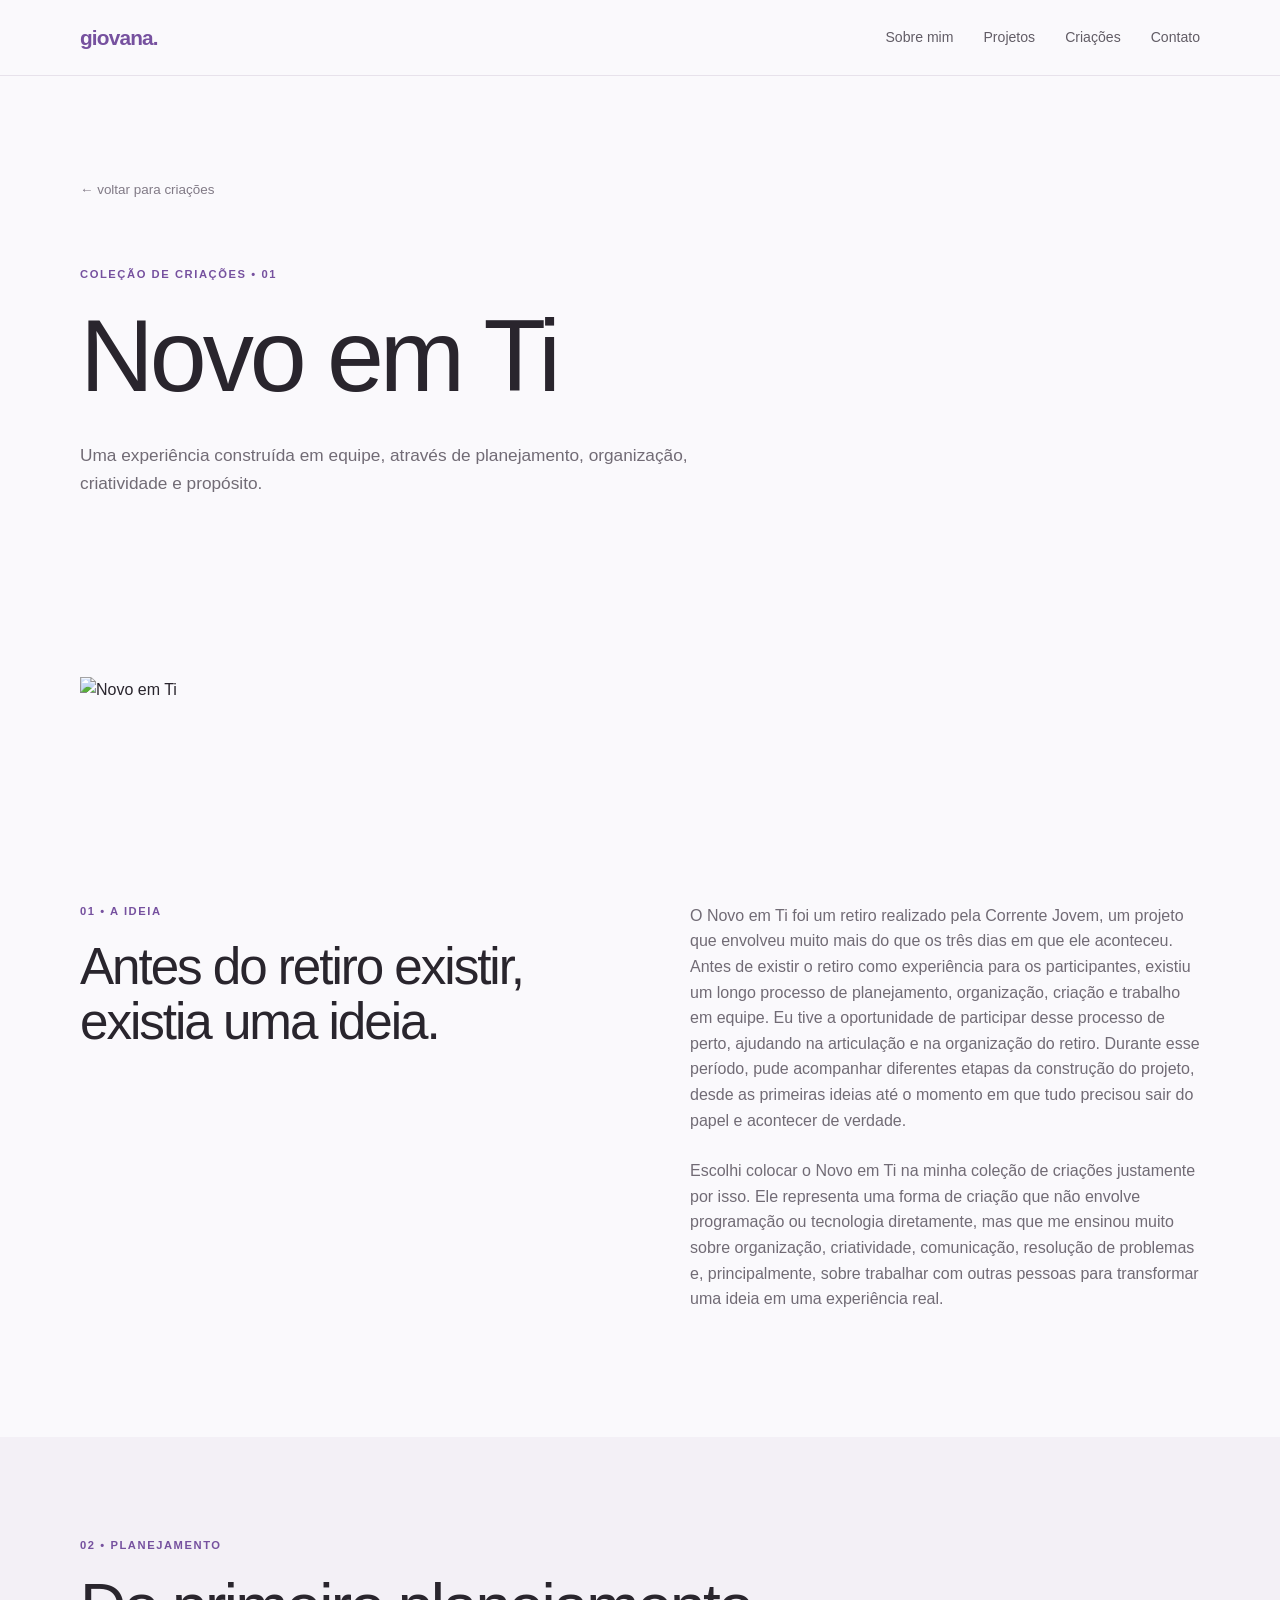
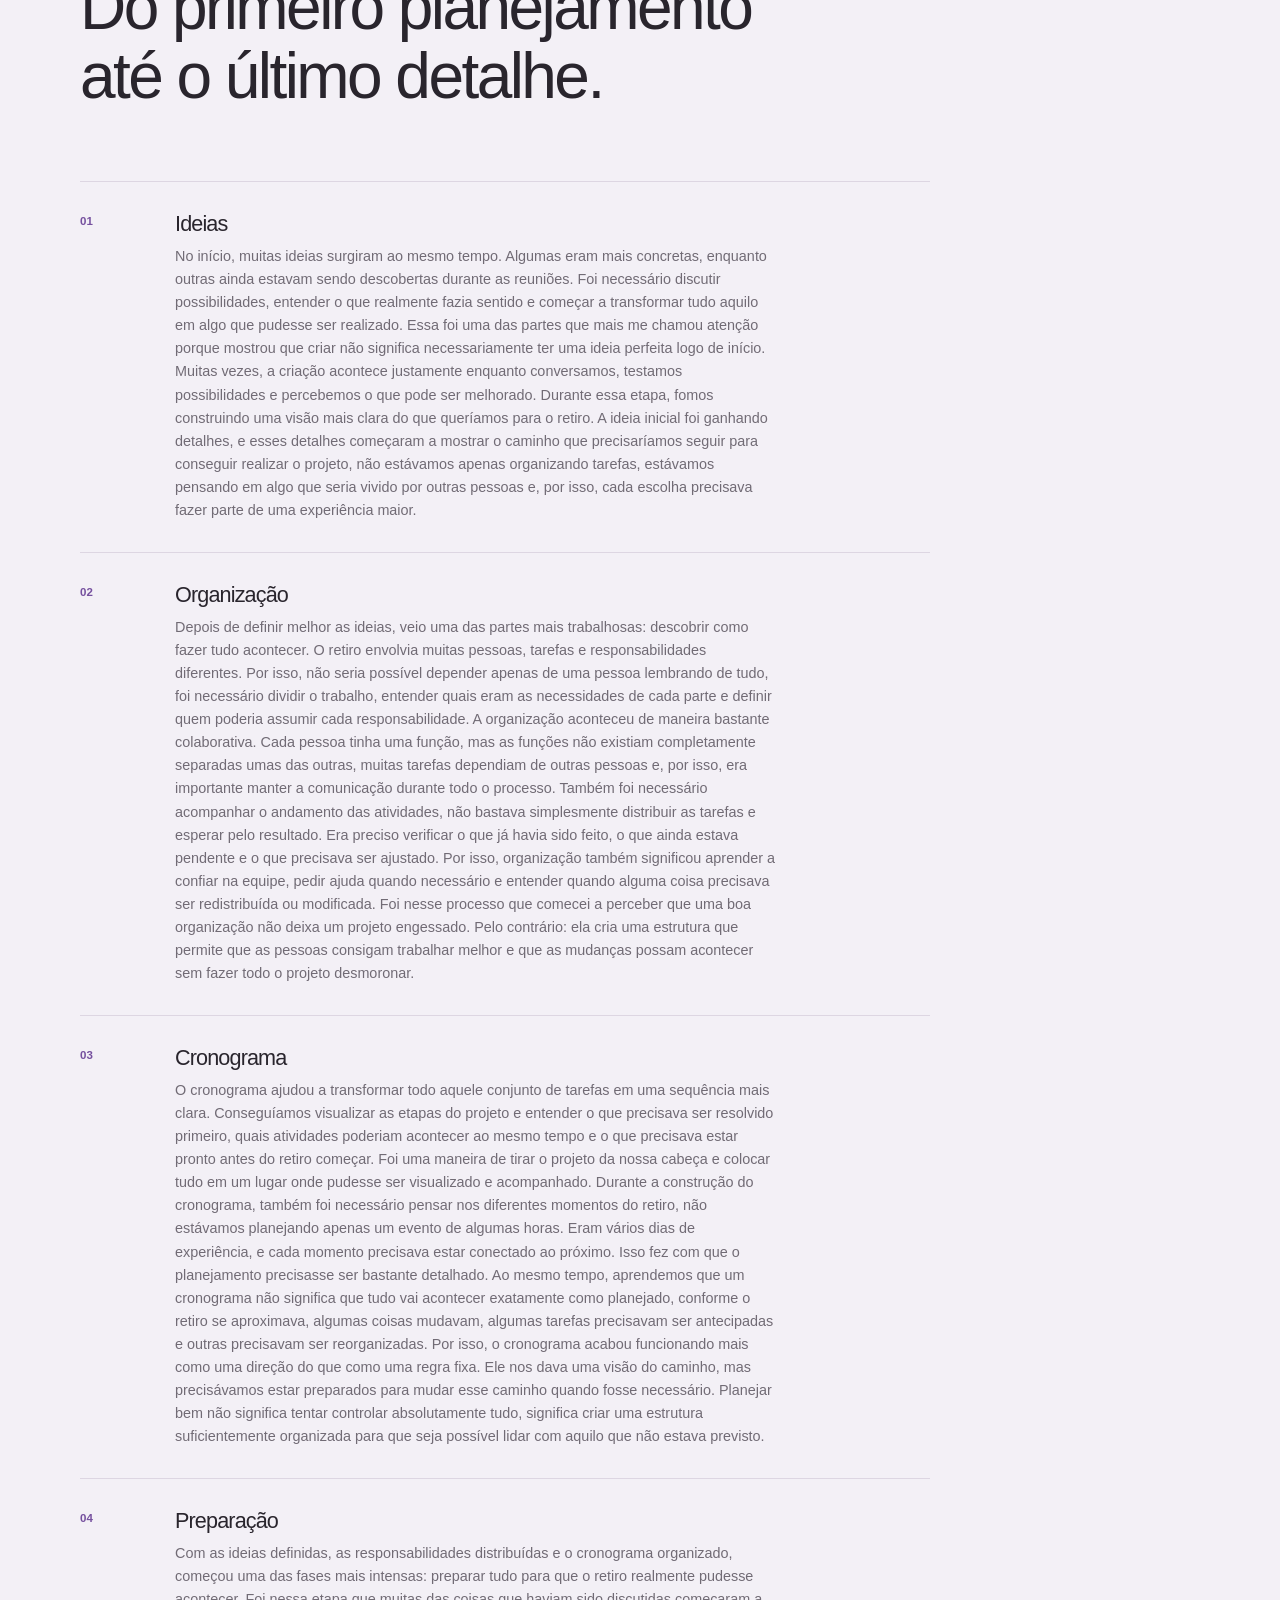
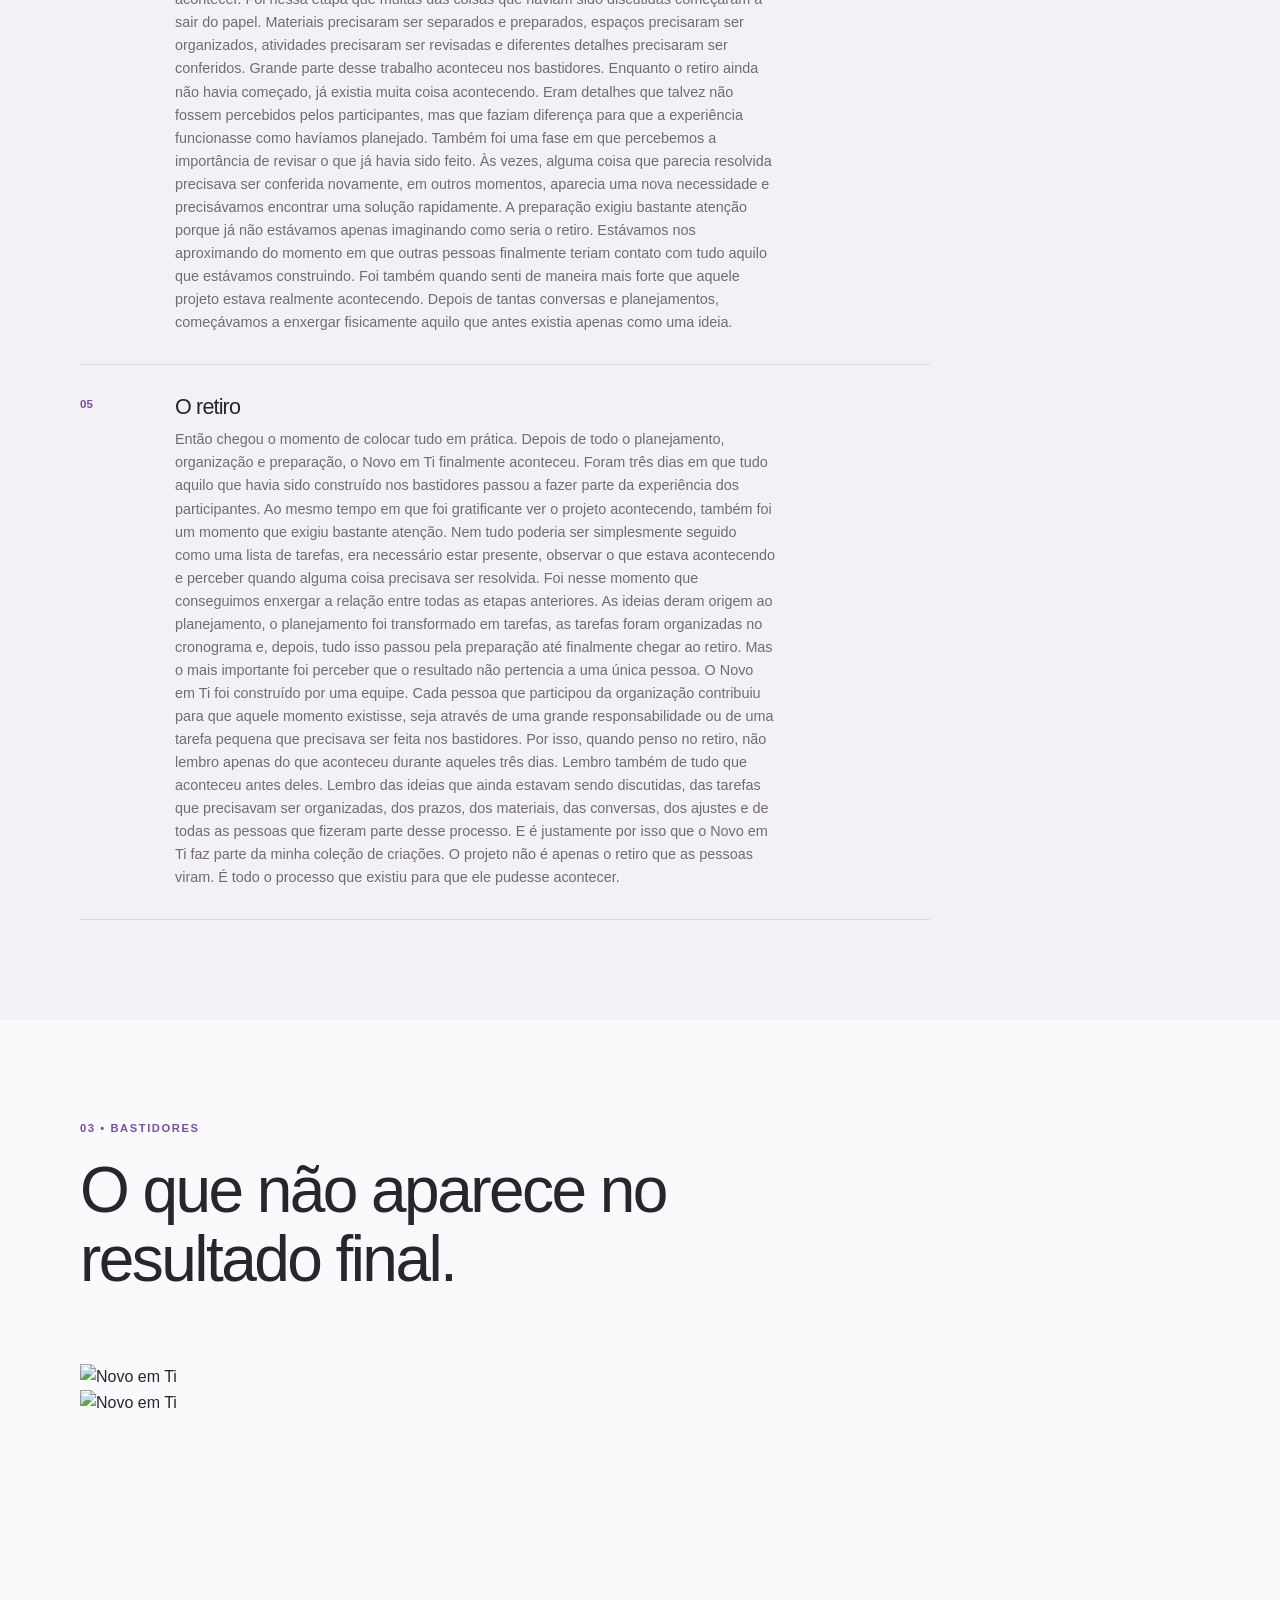
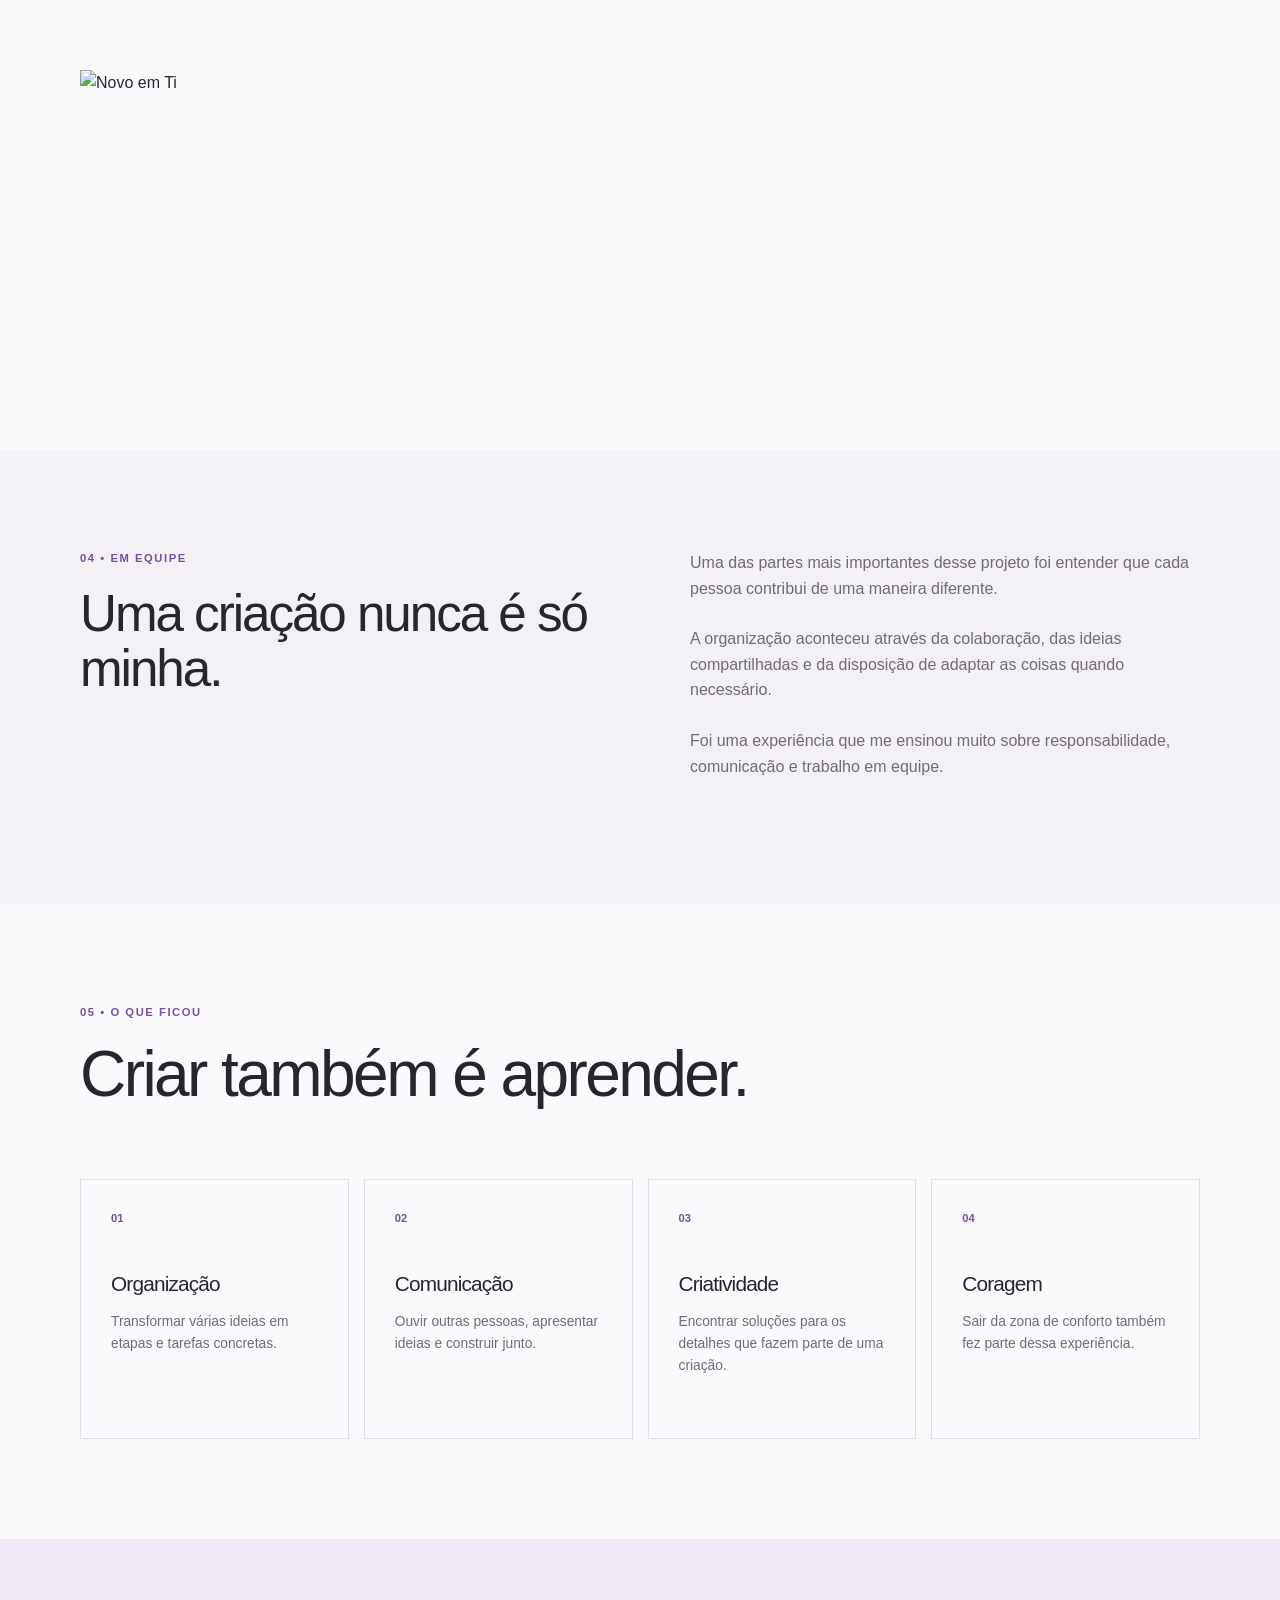
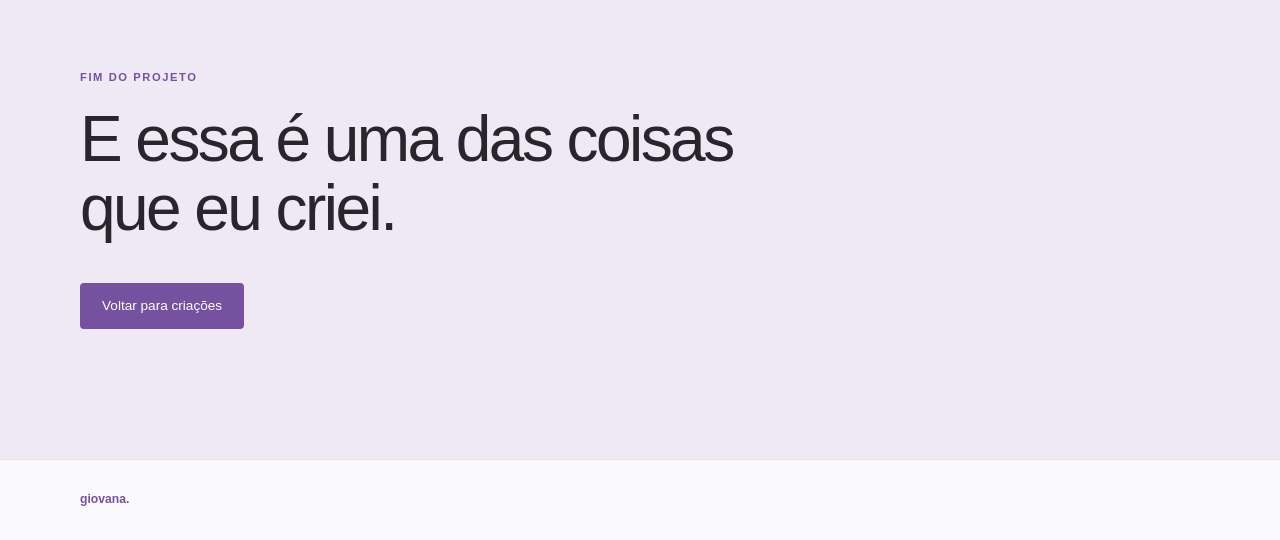
==== novo-em-ti.html @ 3a1989a1 "Add files via upload" ====
<!DOCTYPE html>
<html lang="pt-BR">

<head>

    <meta charset="UTF-8">

    <meta
        name="viewport"
        content="width=device-width, initial-scale=1.0"
    >

    <title>Novo em Ti | Giovana</title>

    <link rel="stylesheet" href="style.css">

</head>


<body>

    <header class="header">

        <div class="container nav">

            <a
                href="index.html"
                class="logo"
            >
                giovana.
            </a>


            <nav class="menu">

                <a href="index.html#sobre">
                    Sobre mim
                </a>

                <a href="index.html#projetos">
                    Projetos
                </a>

                <a href="index.html#criacoes">
                    Criações
                </a>

                <a href="index.html#contato">
                    Contato
                </a>

            </nav>

        </div>

    </header>


    <main>

        <section class="project-hero">

            <div class="container">

                <a
                    href="index.html#criacoes"
                    class="back-link"
                >
                    ← voltar para criações
                </a>


                <p class="eyebrow">
                    COLEÇÃO DE CRIAÇÕES • 01
                </p>


                <h1>
                    Novo em Ti
                </h1>


                <p class="project-hero-description">
                    Uma experiência construída em equipe,
                    através de planejamento, organização,
                    criatividade e propósito.
                </p>

            </div>

        </section>


        <section class="detail-section">

            <div class="container">

            
                <img
                    src="imagens/foto_retiro.jpeg"
                    alt="Novo em Ti"
                    class="detail-main-image"
                >
            </div>

        </section>


        <section class="detail-section">

            <div class="container detail-grid">

                <div>

                    <p class="eyebrow">
                        01 • A IDEIA
                    </p>

                    <h2>
                        Antes do retiro
                        existir, existia
                        uma ideia.
                    </h2>

                </div>


                <div class="detail-text">

                    <p>
                        O Novo em Ti foi um retiro realizado pela Corrente Jovem, um projeto que envolveu muito mais do que os três dias em que ele aconteceu. Antes de existir o retiro como experiência para os participantes, existiu um longo processo de planejamento, organização, criação e trabalho em equipe.
                        Eu tive a oportunidade de participar desse processo de perto, ajudando na articulação e na organização do retiro. Durante esse período, pude acompanhar diferentes etapas da construção do projeto, desde as primeiras ideias até o momento em que tudo precisou sair do papel e acontecer de verdade.
                    </p>

                    <p>
                        Escolhi colocar o Novo em Ti na minha coleção de criações justamente por isso. Ele representa uma forma de criação que não envolve programação ou tecnologia diretamente, mas que me ensinou muito sobre organização, criatividade, comunicação, resolução de problemas e, principalmente, sobre trabalhar com outras pessoas para transformar uma ideia em uma experiência real.
                    </p>

                </div>

            </div>

        </section>

        <section class="detail-section soft-section">

            <div class="container">

                <div class="section-heading">

                    <p class="eyebrow">
                        02 • PLANEJAMENTO
                    </p>

                    <h2>
                        Do primeiro planejamento
                        até o último detalhe.
                    </h2>

                </div>


                <div class="timeline">


                    <div class="timeline-item">

                        <span class="timeline-number">
                            01
                        </span>

                        <div>

                            <h3>
                                Ideias
                            </h3>

                            <p>
                                No início, muitas ideias surgiram ao mesmo tempo. Algumas eram mais concretas, enquanto outras ainda estavam sendo descobertas durante as reuniões. Foi necessário discutir possibilidades, entender o que realmente fazia sentido e começar a transformar tudo aquilo em algo que pudesse ser realizado.

                            Essa foi uma das partes que mais me chamou atenção porque mostrou que criar não significa necessariamente ter uma ideia perfeita logo de início. Muitas vezes, a criação acontece justamente enquanto conversamos, testamos possibilidades e percebemos o que pode ser melhorado.

                            Durante essa etapa, fomos construindo uma visão mais clara do que queríamos para o retiro. A ideia inicial foi ganhando detalhes, e esses detalhes começaram a mostrar o caminho que precisaríamos seguir para conseguir realizar o projeto, não estávamos apenas organizando tarefas, estávamos pensando em algo que seria vivido por outras pessoas e, por isso, cada escolha precisava fazer parte de uma experiência maior.
                            </p>

                        </div>

                    </div>


                    <div class="timeline-item">

                        <span class="timeline-number">
                            02
                        </span>

                        <div>

                            <h3>
                                Organização
                            </h3>

                            <p>
                                Depois de definir melhor as ideias, veio uma das partes mais trabalhosas: descobrir como fazer tudo acontecer.

O retiro envolvia muitas pessoas, tarefas e responsabilidades diferentes. Por isso, não seria possível depender apenas de uma pessoa lembrando de tudo, foi necessário dividir o trabalho, entender quais eram as necessidades de cada parte e definir quem poderia assumir cada responsabilidade.

A organização aconteceu de maneira bastante colaborativa. Cada pessoa tinha uma função, mas as funções não existiam completamente separadas umas das outras, muitas tarefas dependiam de outras pessoas e, por isso, era importante manter a comunicação durante todo o processo.

Também foi necessário acompanhar o andamento das atividades, não bastava simplesmente distribuir as tarefas e esperar pelo resultado. Era preciso verificar o que já havia sido feito, o que ainda estava pendente e o que precisava ser ajustado.

Por isso, organização também significou aprender a confiar na equipe, pedir ajuda quando necessário e entender quando alguma coisa precisava ser redistribuída ou modificada.

Foi nesse processo que comecei a perceber que uma boa organização não deixa um projeto engessado. Pelo contrário: ela cria uma estrutura que permite que as pessoas consigam trabalhar melhor e que as mudanças possam acontecer sem fazer todo o projeto desmoronar.
                            </p>

                        </div>

                    </div>


                    <div class="timeline-item">

                        <span class="timeline-number">
                            03
                        </span>

                        <div>

                            <h3>
                                Cronograma
                            </h3>

                            <p>

O cronograma ajudou a transformar todo aquele conjunto de tarefas em uma sequência mais clara. Conseguíamos visualizar as etapas do projeto e entender o que precisava ser resolvido primeiro, quais atividades poderiam acontecer ao mesmo tempo e o que precisava estar pronto antes do retiro começar.

Foi uma maneira de tirar o projeto da nossa cabeça e colocar tudo em um lugar onde pudesse ser visualizado e acompanhado.

Durante a construção do cronograma, também foi necessário pensar nos diferentes momentos do retiro, não estávamos planejando apenas um evento de algumas horas. Eram vários dias de experiência, e cada momento precisava estar conectado ao próximo.

Isso fez com que o planejamento precisasse ser bastante detalhado.

Ao mesmo tempo, aprendemos que um cronograma não significa que tudo vai acontecer exatamente como planejado, conforme o retiro se aproximava, algumas coisas mudavam, algumas tarefas precisavam ser antecipadas e outras precisavam ser reorganizadas.

Por isso, o cronograma acabou funcionando mais como uma direção do que como uma regra fixa. Ele nos dava uma visão do caminho, mas precisávamos estar preparados para mudar esse caminho quando fosse necessário.

Planejar bem não significa tentar controlar absolutamente tudo, significa criar uma estrutura suficientemente organizada para que seja possível lidar com aquilo que não estava previsto.
                            </p>

                        </div>

                    </div>


                    <div class="timeline-item">

                        <span class="timeline-number">
                            04
                        </span>

                        <div>

                            <h3>
                                Preparação
                            </h3>

                            <p>
                                Com as ideias definidas, as responsabilidades distribuídas e o cronograma organizado, começou uma das fases mais intensas: preparar tudo para que o retiro realmente pudesse acontecer.

Foi nessa etapa que muitas das coisas que haviam sido discutidas começaram a sair do papel. Materiais precisaram ser separados e preparados, espaços precisaram ser organizados, atividades precisaram ser revisadas e diferentes detalhes precisaram ser conferidos.

Grande parte desse trabalho aconteceu nos bastidores.

Enquanto o retiro ainda não havia começado, já existia muita coisa acontecendo. Eram detalhes que talvez não fossem percebidos pelos participantes, mas que faziam diferença para que a experiência funcionasse como havíamos planejado.

Também foi uma fase em que percebemos a importância de revisar o que já havia sido feito. Às vezes, alguma coisa que parecia resolvida precisava ser conferida novamente, em outros momentos, aparecia uma nova necessidade e precisávamos encontrar uma solução rapidamente.

A preparação exigiu bastante atenção porque já não estávamos apenas imaginando como seria o retiro. Estávamos nos aproximando do momento em que outras pessoas finalmente teriam contato com tudo aquilo que estávamos construindo.

Foi também quando senti de maneira mais forte que aquele projeto estava realmente acontecendo. Depois de tantas conversas e planejamentos, começávamos a enxergar fisicamente aquilo que antes existia apenas como uma ideia.
                            </p>

                        </div>

                    </div>


                    <div class="timeline-item">

                        <span class="timeline-number">
                            05
                        </span>

                        <div>

                            <h3>
                                O retiro
                            </h3>

                            <p>
                                Então chegou o momento de colocar tudo em prática.

Depois de todo o planejamento, organização e preparação, o Novo em Ti finalmente aconteceu. Foram três dias em que tudo aquilo que havia sido construído nos bastidores passou a fazer parte da experiência dos participantes.

Ao mesmo tempo em que foi gratificante ver o projeto acontecendo, também foi um momento que exigiu bastante atenção. Nem tudo poderia ser simplesmente seguido como uma lista de tarefas, era necessário estar presente, observar o que estava acontecendo e perceber quando alguma coisa precisava ser resolvida.

Foi nesse momento que conseguimos enxergar a relação entre todas as etapas anteriores. As ideias deram origem ao planejamento, o planejamento foi transformado em tarefas, as tarefas foram organizadas no cronograma e, depois, tudo isso passou pela preparação até finalmente chegar ao retiro.

Mas o mais importante foi perceber que o resultado não pertencia a uma única pessoa.

O Novo em Ti foi construído por uma equipe. Cada pessoa que participou da organização contribuiu para que aquele momento existisse, seja através de uma grande responsabilidade ou de uma tarefa pequena que precisava ser feita nos bastidores.

Por isso, quando penso no retiro, não lembro apenas do que aconteceu durante aqueles três dias. Lembro também de tudo que aconteceu antes deles.

Lembro das ideias que ainda estavam sendo discutidas, das tarefas que precisavam ser organizadas, dos prazos, dos materiais, das conversas, dos ajustes e de todas as pessoas que fizeram parte desse processo.

E é justamente por isso que o Novo em Ti faz parte da minha coleção de criações. O projeto não é apenas o retiro que as pessoas viram. É todo o processo que existiu para que ele pudesse acontecer.
                            </p>

                        </div>

                    </div>

                </div>

            </div>

        </section>


        <section class="detail-section">

            <div class="container">

                <div class="section-heading">

                    <p class="eyebrow">
                        03 • BASTIDORES
                    </p>

                    <h2>
                        O que não aparece
                        no resultado final.
                    </h2>

                </div>


                <div class="gallery">


                    <div class="gallery-item gallery-large">
                        <img
                            src="imagens/exemplo_cronograma.png"
                            alt="Novo em Ti"

                    </div>



                    <div class="gallery-item">

                        <img
                            src="imagens/foto_palestra.jpeg"
                            alt="Novo em Ti"
                        >

                    </div>


                    <div class="gallery-item">

                        <img
                            src="imagens/foto_trabalhadores.jpeg"
                            alt="Novo em Ti"
                        >
                    </div>

                </div>

            </div>

        </section>


        <section class="detail-section soft-section">

            <div class="container detail-grid">

                <div>

                    <p class="eyebrow">
                        04 • EM EQUIPE
                    </p>

                    <h2>
                        Uma criação
                        nunca é só minha.
                    </h2>

                </div>


                <div class="detail-text">

                    <p>
                        Uma das partes mais importantes desse projeto
                        foi entender que cada pessoa contribui de uma
                        maneira diferente.
                    </p>

                    <p>
                        A organização aconteceu através da colaboração,
                        das ideias compartilhadas e da disposição de
                        adaptar as coisas quando necessário.
                    </p>

                    <p>
                        Foi uma experiência que me ensinou muito sobre
                        responsabilidade, comunicação e trabalho em equipe.
                    </p>

                </div>

            </div>

        </section>


        <section class="detail-section">

            <div class="container">

                <div class="section-heading">

                    <p class="eyebrow">
                        05 • O QUE FICOU
                    </p>

                    <h2>
                        Criar também
                        é aprender.
                    </h2>

                </div>


                <div class="learning-grid">


                    <div class="learning-card">

                        <span>
                            01
                        </span>

                        <h3>
                            Organização
                        </h3>

                        <p>
                            Transformar várias ideias em etapas
                            e tarefas concretas.
                        </p>

                    </div>


                    <div class="learning-card">

                        <span>
                            02
                        </span>

                        <h3>
                            Comunicação
                        </h3>

                        <p>
                            Ouvir outras pessoas, apresentar ideias
                            e construir junto.
                        </p>

                    </div>


                    <div class="learning-card">

                        <span>
                            03
                        </span>

                        <h3>
                            Criatividade
                        </h3>

                        <p>
                            Encontrar soluções para os detalhes
                            que fazem parte de uma criação.
                        </p>

                    </div>


                    <div class="learning-card">

                        <span>
                            04
                        </span>

                        <h3>
                            Coragem
                        </h3>

                        <p>
                            Sair da zona de conforto também fez
                            parte dessa experiência.
                        </p>

                    </div>

                </div>

            </div>

        </section>


        <section class="final-section">

            <div class="container">

                <p class="eyebrow">
                    FIM DO PROJETO
                </p>

                <h2>
                    E essa é uma das
                    coisas que eu criei.
                </h2>

                <a
                    href="index.html#criacoes"
                    class="button button-primary"
                >
                    Voltar para criações
                </a>

            </div>

        </section>

    </main>


    <footer class="footer">

        <div class="container footer-content">

            <span>
                giovana.
            </span>

        </div>

    </footer>


</body>

</html>
---- style.css ----
* {
    margin: 0;
    padding: 0;
    box-sizing: border-box;
}


html {
    scroll-behavior: smooth;
}


body {
    background: #faf9fc;
    color: #29252d;

    font-family:
        Arial,
        Helvetica,
        sans-serif;

    line-height: 1.6;
}


a {
    color: inherit;
    text-decoration: none;
}


img {
    display: block;
    width: 100%;
}


.container {
    width: min(1120px, 90%);
    margin: 0 auto;
}



.header {
    position: sticky;
    top: 0;
    z-index: 100;

    background: rgba(250, 249, 252, 0.95);

    border-bottom: 1px solid #e7e2eb;

    backdrop-filter: blur(10px);
}


.nav {
    min-height: 75px;

    display: flex;
    align-items: center;
    justify-content: space-between;
}


.logo {
    color: #76519f;

    font-size: 1.3rem;
    font-weight: 700;

    letter-spacing: -0.04em;
}


.menu {
    display: flex;
    align-items: center;

    gap: 30px;
}


.menu a {
    color: #625d66;

    font-size: 0.88rem;

    transition: color 0.2s ease;
}


.menu a:hover {
    color: #76519f;
}



.eyebrow {
    margin-bottom: 18px;

    color: #76519f;

    font-size: 0.7rem;
    font-weight: 700;

    letter-spacing: 0.14em;
}


h1,
h2,
h3 {
    font-weight: 500;

    line-height: 1.08;

    letter-spacing: -0.04em;
}


h1 {
    font-size: clamp(4rem, 8vw, 7rem);
}


h2 {
    font-size: clamp(2.8rem, 5vw, 4.5rem);
}


h3 {
    font-size: 1.7rem;
}


.hero {
    min-height: calc(100vh - 75px);

    display: flex;
    align-items: center;

    padding: 90px 0;
}


.hero-content {
    display: grid;

    grid-template-columns: 1.1fr 0.9fr;

    gap: 80px;

    align-items: center;
}


.hero h1 span {
    display: block;

    color: #76519f;
}


.hero-description {
    max-width: 560px;

    margin-top: 30px;

    color: #716b75;

    font-size: 1.05rem;
}


.hero-buttons {
    display: flex;

    gap: 12px;

    margin-top: 35px;
}


.button {
    min-height: 46px;

    display: inline-flex;

    align-items: center;
    justify-content: center;

    padding: 0 22px;

    border-radius: 4px;

    font-size: 0.85rem;

    transition: 0.2s ease;
}


.button-primary {
    background: #76519f;

    color: white;
}


.button-primary:hover {
    background: #624184;
}


.button-secondary {
    border: 1px solid #d9d2e0;

    color: #625d66;
}


.button-secondary:hover {
    border-color: #76519f;

    color: #76519f;
}


.hero-photo {
    display: flex;

    justify-content: flex-end;
}


.photo-placeholder {
    width: min(390px, 100%);

    aspect-ratio: 4 / 5;

    display: flex;

    align-items: center;
    justify-content: center;

    background: #eee9f5;

    border: 1px solid #e0d8e7;

    color: #8d8198;

    font-size: 0.85rem;
}


.hero-photo img {
    width: min(390px, 100%);

    aspect-ratio: 4 / 5;

    object-fit: cover;
}


.section {
    padding: 130px 0;
}


.section-heading {
    max-width: 750px;

    margin-bottom: 70px;
}


.section-heading h2 span {
    color: #76519f;
}


.section-description {
    max-width: 580px;

    margin-top: 25px;

    color: #716b75;
}



.about-grid {
    display: grid;

    grid-template-columns: 1.1fr 0.9fr;

    gap: 100px;

    align-items: start;
}


.about-text {
    max-width: 650px;
}


.about-highlight {
    margin-bottom: 25px;

    color: #76519f;

    font-size: 1.45rem;
}


.about-text p:not(.about-highlight) {
    margin-bottom: 22px;

    color: #625d66;

    font-size: 1rem;
}


.about-card {
    padding: 35px;

    background: #eee9f5;

    border: 1px solid #e0d8e7;
}


.small-title {
    margin-bottom: 18px;

    color: #76519f;

    font-size: 0.68rem;
    font-weight: 700;

    letter-spacing: 0.12em;
}


.about-card p:last-child {
    color: #514b55;

    font-size: 1.05rem;
}


.projects-section {
    background: #f3f0f6;
}


.projects-grid {
    display: grid;

    grid-template-columns: repeat(2, 1fr);

    gap: 20px;
}


.project-card {
    min-height: 390px;

    padding: 32px;

    background: #faf9fc;

    border: 1px solid #e1dce5;

    transition:
        transform 0.2s ease,
        border-color 0.2s ease;
}


.project-card:hover {
    transform: translateY(-4px);

    border-color: #cbbbd9;
}


.project-top {
    display: flex;

    align-items: center;
    justify-content: space-between;

    margin-bottom: 55px;
}


.project-number {
    color: #a79baa;

    font-size: 0.72rem;
}


.project-type {
    color: #76519f;

    font-size: 0.67rem;
    font-weight: 700;

    letter-spacing: 0.12em;
}


.project-content h3 {
    margin-bottom: 18px;
}


.project-content p {
    max-width: 470px;

    color: #716b75;

    font-size: 0.94rem;
}


.tags {
    display: flex;

    flex-wrap: wrap;

    gap: 7px;

    margin-top: 25px;
}


.tags span {
    padding: 5px 10px;

    border: 1px solid #ded7e4;

    border-radius: 30px;

    color: #716b75;

    font-size: 0.68rem;
}


.project-links {
    display: flex;

    flex-wrap: wrap;

    gap: 10px;

    margin-top: 25px;
}


.project-button {
    display: inline-flex;

    align-items: center;
    justify-content: center;

    padding: 9px 15px;

    background: #76519f;

    border: 1px solid #76519f;

    border-radius: 4px;

    color: white;

    font-size: 0.76rem;

    transition: 0.2s ease;
}


.project-button:hover {
    background: #624184;

    border-color: #624184;
}


.project-button-outline {
    background: transparent;

    color: #76519f;
}


.project-button-outline:hover {
    background: #76519f;

    color: white;
}


.creation {
    display: grid;

    grid-template-columns: 1fr 1fr;

    gap: 80px;

    align-items: center;
}


.creation-image {
    width: 100%;
}


.image-placeholder {
    aspect-ratio: 4 / 3;

    display: flex;

    align-items: center;
    justify-content: center;

    background: #eee9f5;

    border: 1px solid #e0d8e7;

    color: #8d8198;

    font-size: 0.85rem;
}


.creation-image img {
    aspect-ratio: 4 / 3;

    object-fit: cover;
}


.creation-content h3 {
    margin: 12px 0 25px;

    font-size: 3rem;
}


.creation-content p:not(.project-type) {
    margin-bottom: 18px;

    color: #716b75;
}


.text-link {
    display: inline-block;

    margin-top: 12px;

    padding-bottom: 3px;

    border-bottom: 1px solid #cbbbd9;

    color: #76519f;

    font-size: 0.88rem;
    font-weight: 600;

    transition: 0.2s ease;
}


.text-link:hover {
    border-color: #76519f;
}


.contact-section {
    background: #eee9f5;
}


.contact-section h2 {
    margin-bottom: 25px;
}


.contact-description {
    max-width: 560px;

    margin-bottom: 35px;

    color: #716b75;
}


.contact-links {
    display: flex;

    flex-wrap: wrap;

    gap: 12px;
}


.contact-link {
    padding: 12px 18px;

    border: 1px solid #d4c8df;

    color: #625d66;

    font-size: 0.85rem;

    transition: 0.2s ease;
}


.contact-link:hover {
    background: #76519f;

    border-color: #76519f;

    color: white;
}


.footer {
    padding: 30px 0;

    background: #faf9fc;

    border-top: 1px solid #e5e0e8;
}


.footer-content {
    display: flex;

    align-items: center;
    justify-content: space-between;

    color: #817a86;

    font-size: 0.76rem;
}


.footer-content span:first-child {
    color: #76519f;

    font-weight: 700;
}



.project-hero {
    padding: 100px 0 80px;
}


.back-link {
    display: inline-block;

    margin-bottom: 65px;

    color: #817a86;

    font-size: 0.84rem;

    transition: 0.2s ease;
}


.back-link:hover {
    color: #76519f;
}


.project-hero h1 {
    max-width: 900px;
}


.project-hero-description {
    max-width: 650px;

    margin-top: 30px;

    color: #716b75;

    font-size: 1.08rem;
}


.detail-section {
    padding: 100px 0;
}


.detail-main-image {
    width: 100%;

    max-height: 650px;

    object-fit: cover;
}


.detail-image-placeholder {
    min-height: 500px;

    display: flex;

    align-items: center;
    justify-content: center;

    background: #eee9f5;

    border: 1px solid #e0d8e7;

    color: #8d8198;

    font-size: 0.85rem;
}


.detail-grid {
    display: grid;

    grid-template-columns: 1fr 1fr;

    gap: 100px;

    align-items: start;
}


.detail-grid h2 {
    font-size: clamp(2.6rem, 4vw, 4rem);
}


.detail-text p {
    margin-bottom: 25px;

    color: #716b75;

    font-size: 1rem;
}


.soft-section {
    background: #f3f0f6;
}



.timeline {
    max-width: 850px;
}


.timeline-item {
    display: grid;

    grid-template-columns: 70px 1fr;

    gap: 25px;

    padding: 30px 0;

    border-top: 1px solid #ddd6e2;
}


.timeline-item:last-child {
    border-bottom: 1px solid #ddd6e2;
}


.timeline-number {
    color: #76519f;

    font-size: 0.72rem;
    font-weight: 700;
}


.timeline-item h3 {
    margin-bottom: 10px;

    font-size: 1.35rem;
}


.timeline-item p {
    max-width: 600px;

    color: #716b75;

    font-size: 0.9rem;
}



.gallery {
    display: grid;

    grid-template-columns: repeat(2, 1fr);

    gap: 15px;
}


.gallery-item {
    min-height: 280px;
}


.gallery-large {
    grid-column: span 2;

    min-height: 450px;
}


.gallery-placeholder {
    width: 100%;
    height: 100%;
    min-height: inherit;

    display: flex;

    align-items: center;
    justify-content: center;

    background: #eee9f5;

    border: 1px solid #e0d8e7;

    color: #8d8198;

    font-size: 0.85rem;
}


.learning-grid {
    display: grid;

    grid-template-columns: repeat(4, 1fr);

    gap: 15px;
}


.learning-card {
    min-height: 260px;

    padding: 30px;

    background: #faf9fc;

    border: 1px solid #e1dce5;
}


.learning-card span {
    display: block;

    margin-bottom: 45px;

    color: #76519f;

    font-size: 0.7rem;
    font-weight: 700;
}


.learning-card h3 {
    margin-bottom: 15px;

    font-size: 1.3rem;
}


.learning-card p {
    color: #716b75;

    font-size: 0.86rem;
}



.final-section {
    padding: 130px 0;

    background: #eee9f5;
}


.final-section h2 {
    max-width: 700px;

    margin-bottom: 40px;
}


@media (max-width: 850px) {

    .nav {
        padding: 20px 0;

        align-items: flex-start;
    }


    .menu {
        gap: 15px;

        flex-wrap: wrap;

        justify-content: flex-end;
    }


    .hero-content,
    .about-grid,
    .creation,
    .detail-grid {
        grid-template-columns: 1fr;

        gap: 50px;
    }


    .hero {
        padding: 80px 0;
    }


    .hero-photo {
        justify-content: flex-start;
    }


    .projects-grid {
        grid-template-columns: 1fr;
    }


    .learning-grid {
        grid-template-columns: repeat(2, 1fr);
    }


    .section {
        padding: 90px 0;
    }

}


@media (max-width: 550px) {

    .nav {
        display: block;
    }


    .menu {
        margin-top: 15px;

        justify-content: flex-start;

        gap: 15px;
    }


    h1 {
        font-size: 3.5rem;
    }


    h2 {
        font-size: 2.7rem;
    }


    .hero-buttons {
        flex-direction: column;

        align-items: stretch;
    }


    .button {
        width: 100%;
    }


    .project-card {
        min-height: auto;

        padding: 25px;
    }


    .project-top {
        margin-bottom: 40px;
    }


    .creation-content h3 {
        font-size: 2.5rem;
    }


    .gallery {
        grid-template-columns: 1fr;
    }


    .gallery-large {
        grid-column: span 1;

        min-height: 300px;
    }


    .learning-grid {
        grid-template-columns: 1fr;
    }


    .footer-content {
        display: block;
    }


    .footer-content span + span {
        display: block;

        margin-top: 8px;
    }

}
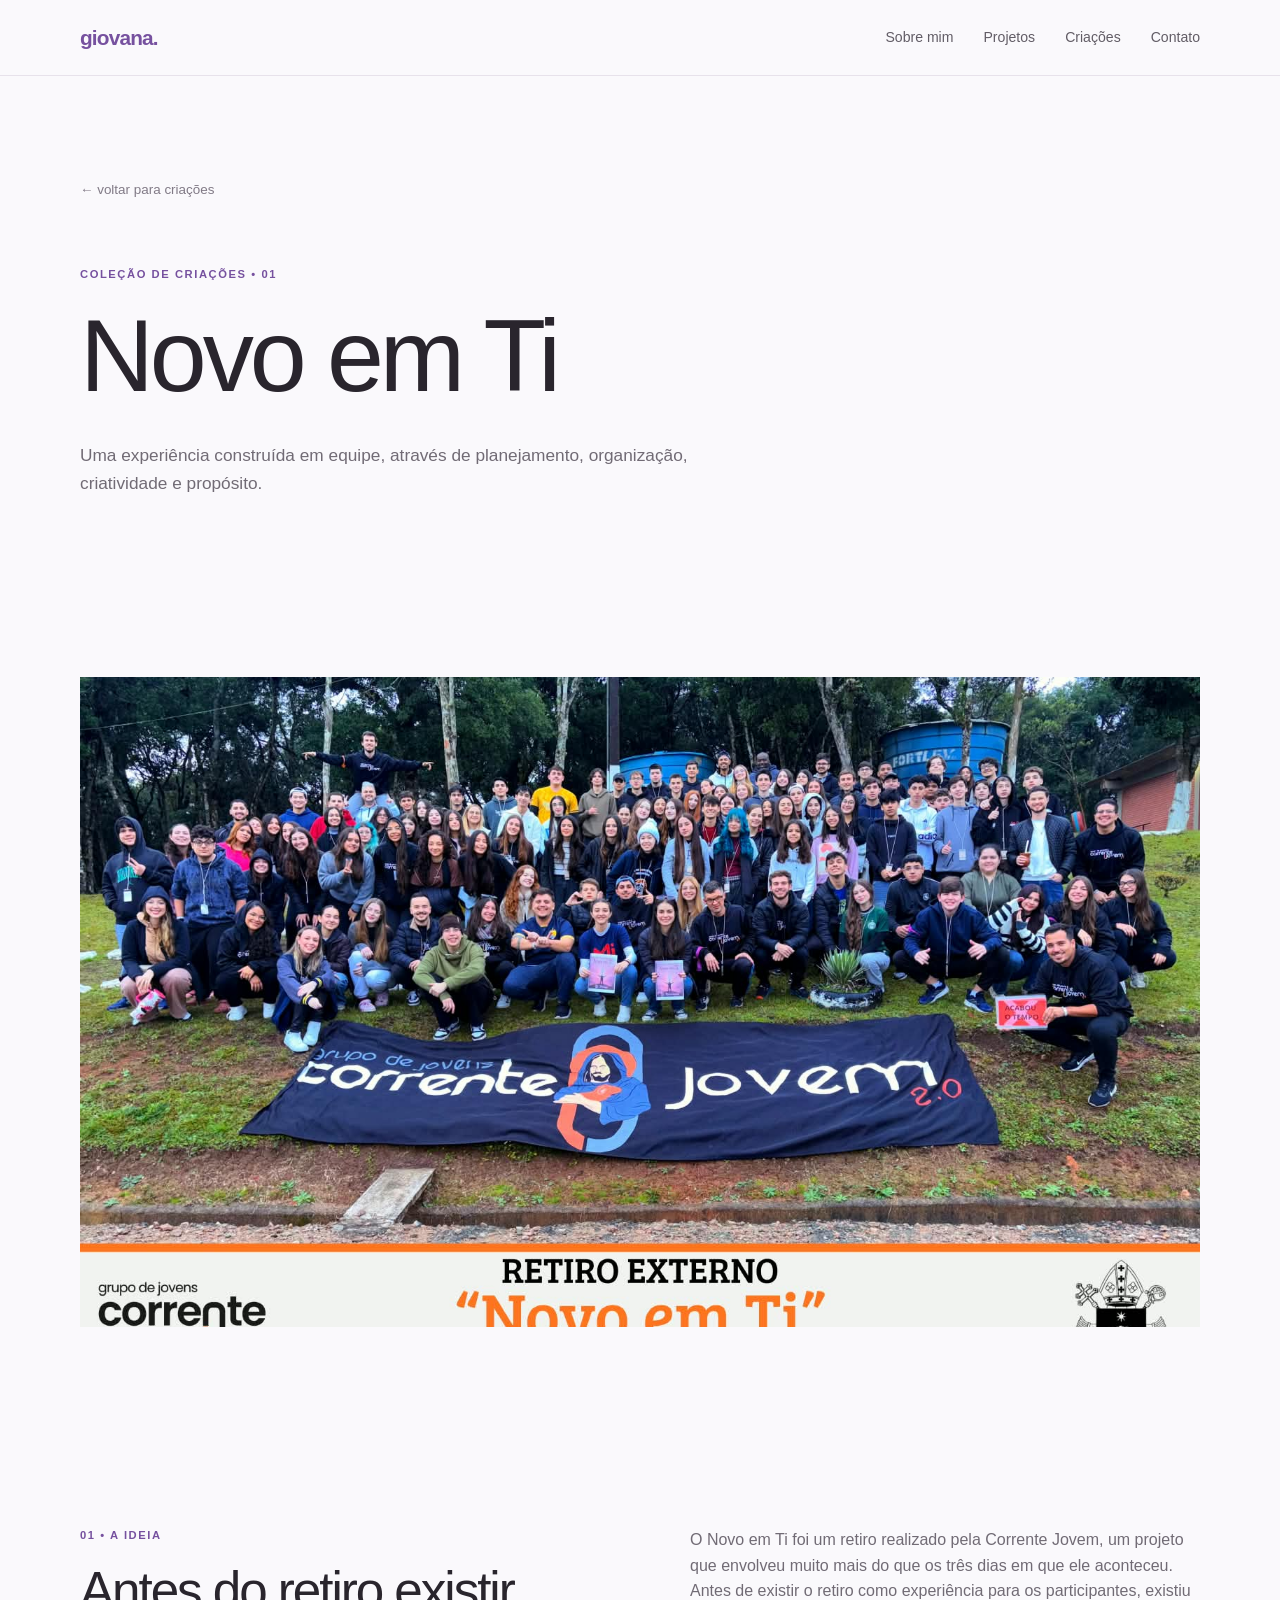
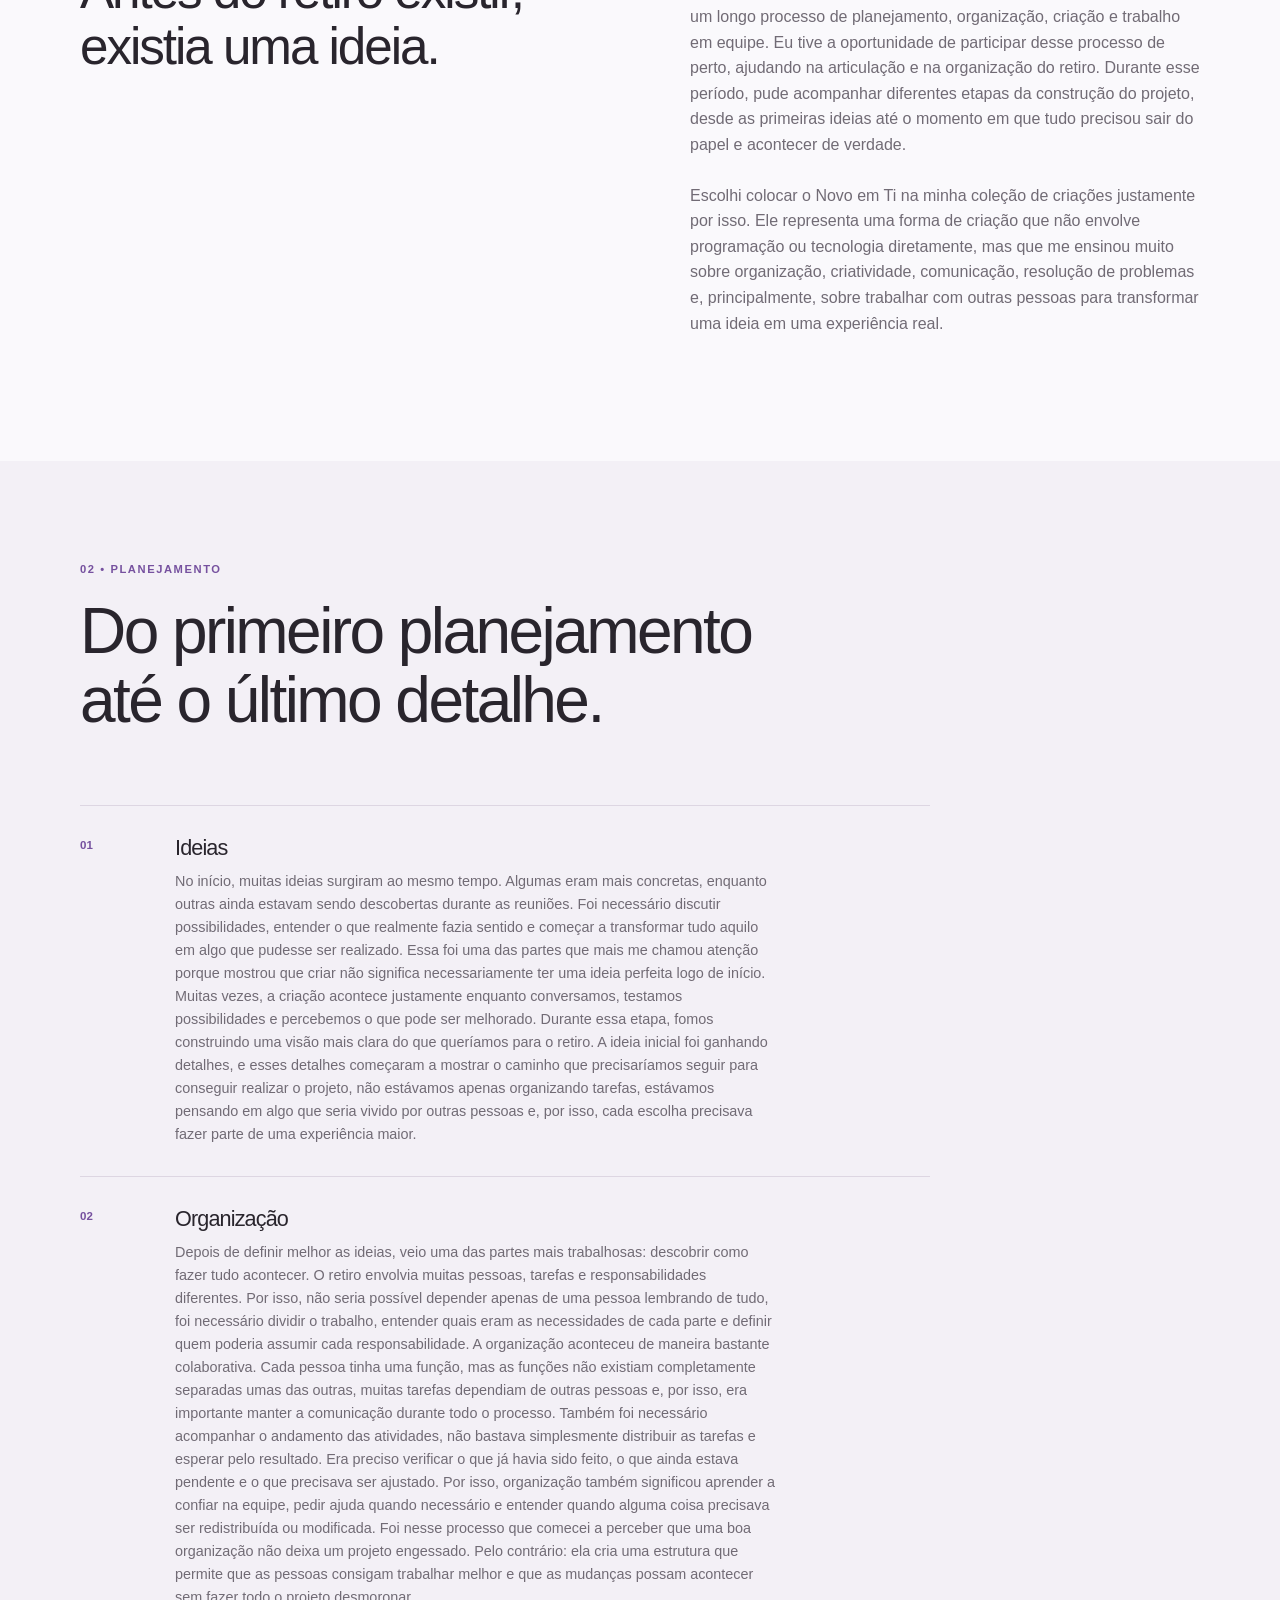
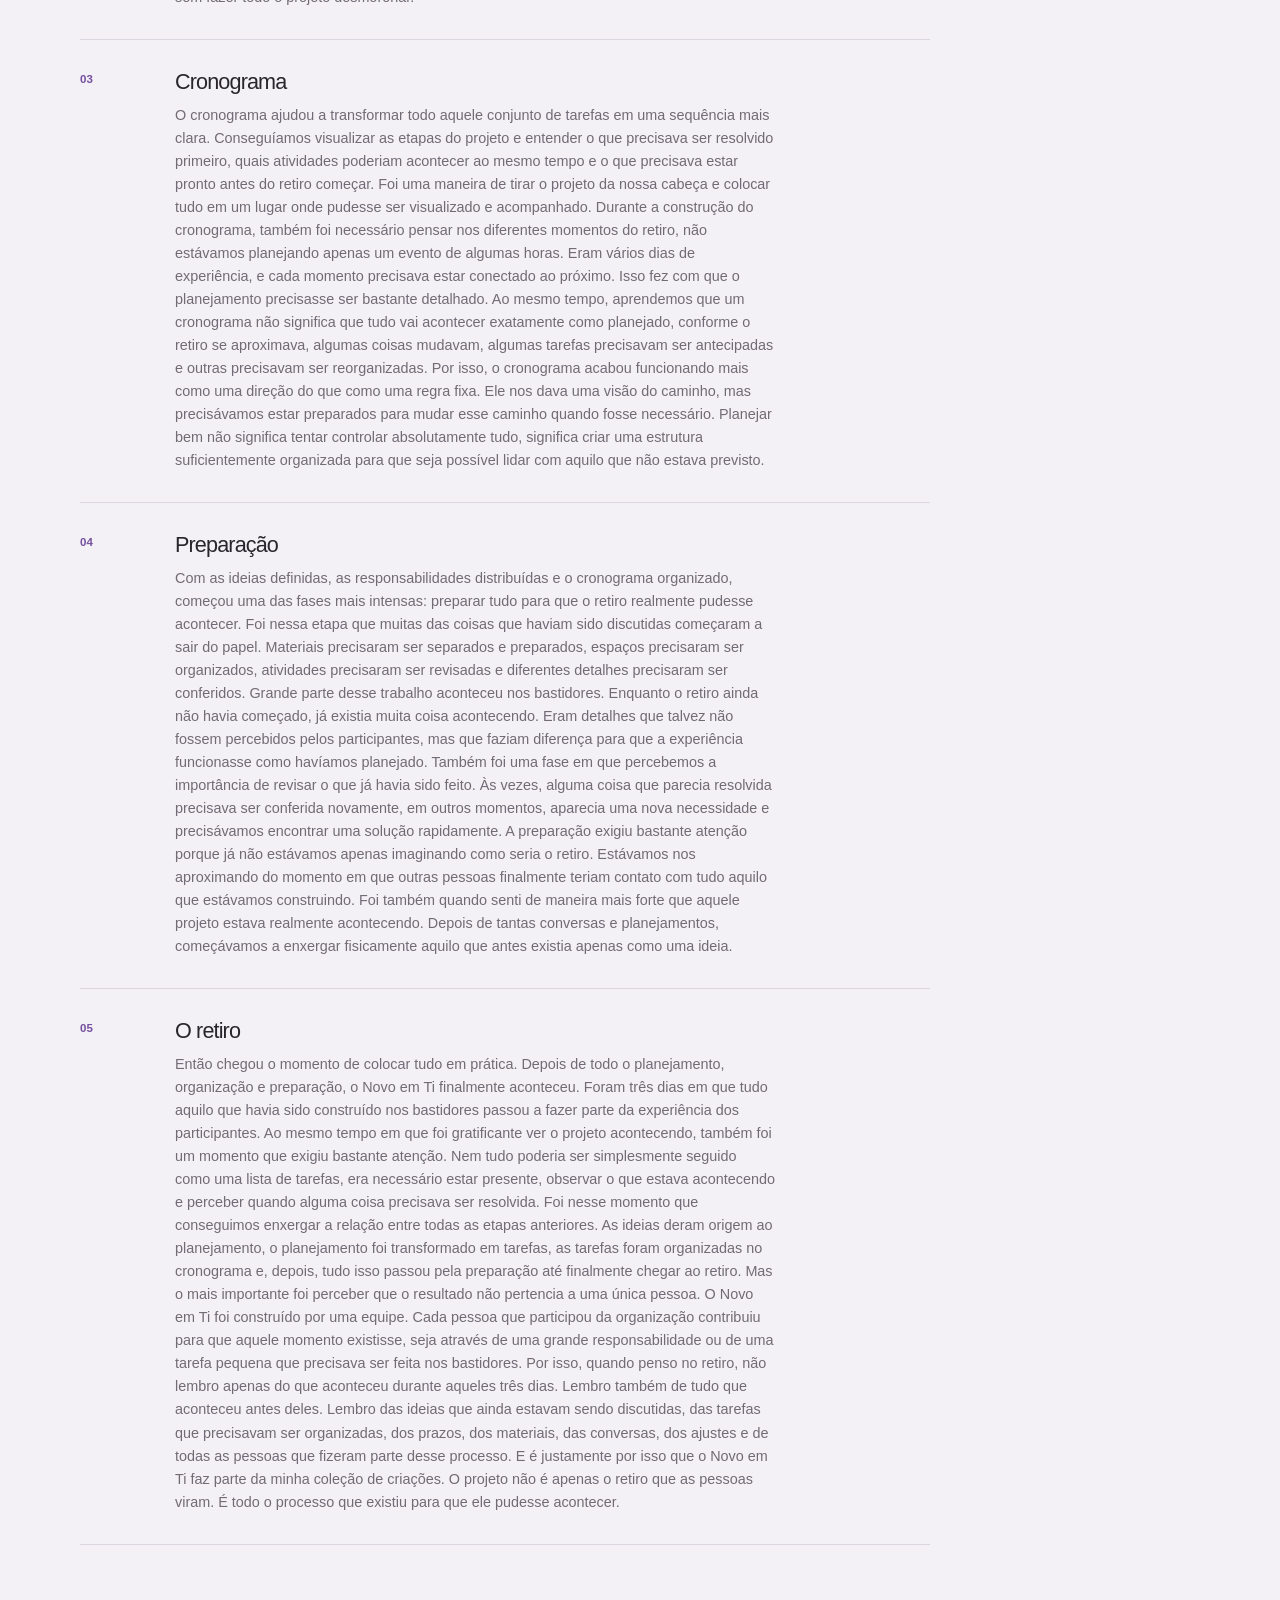
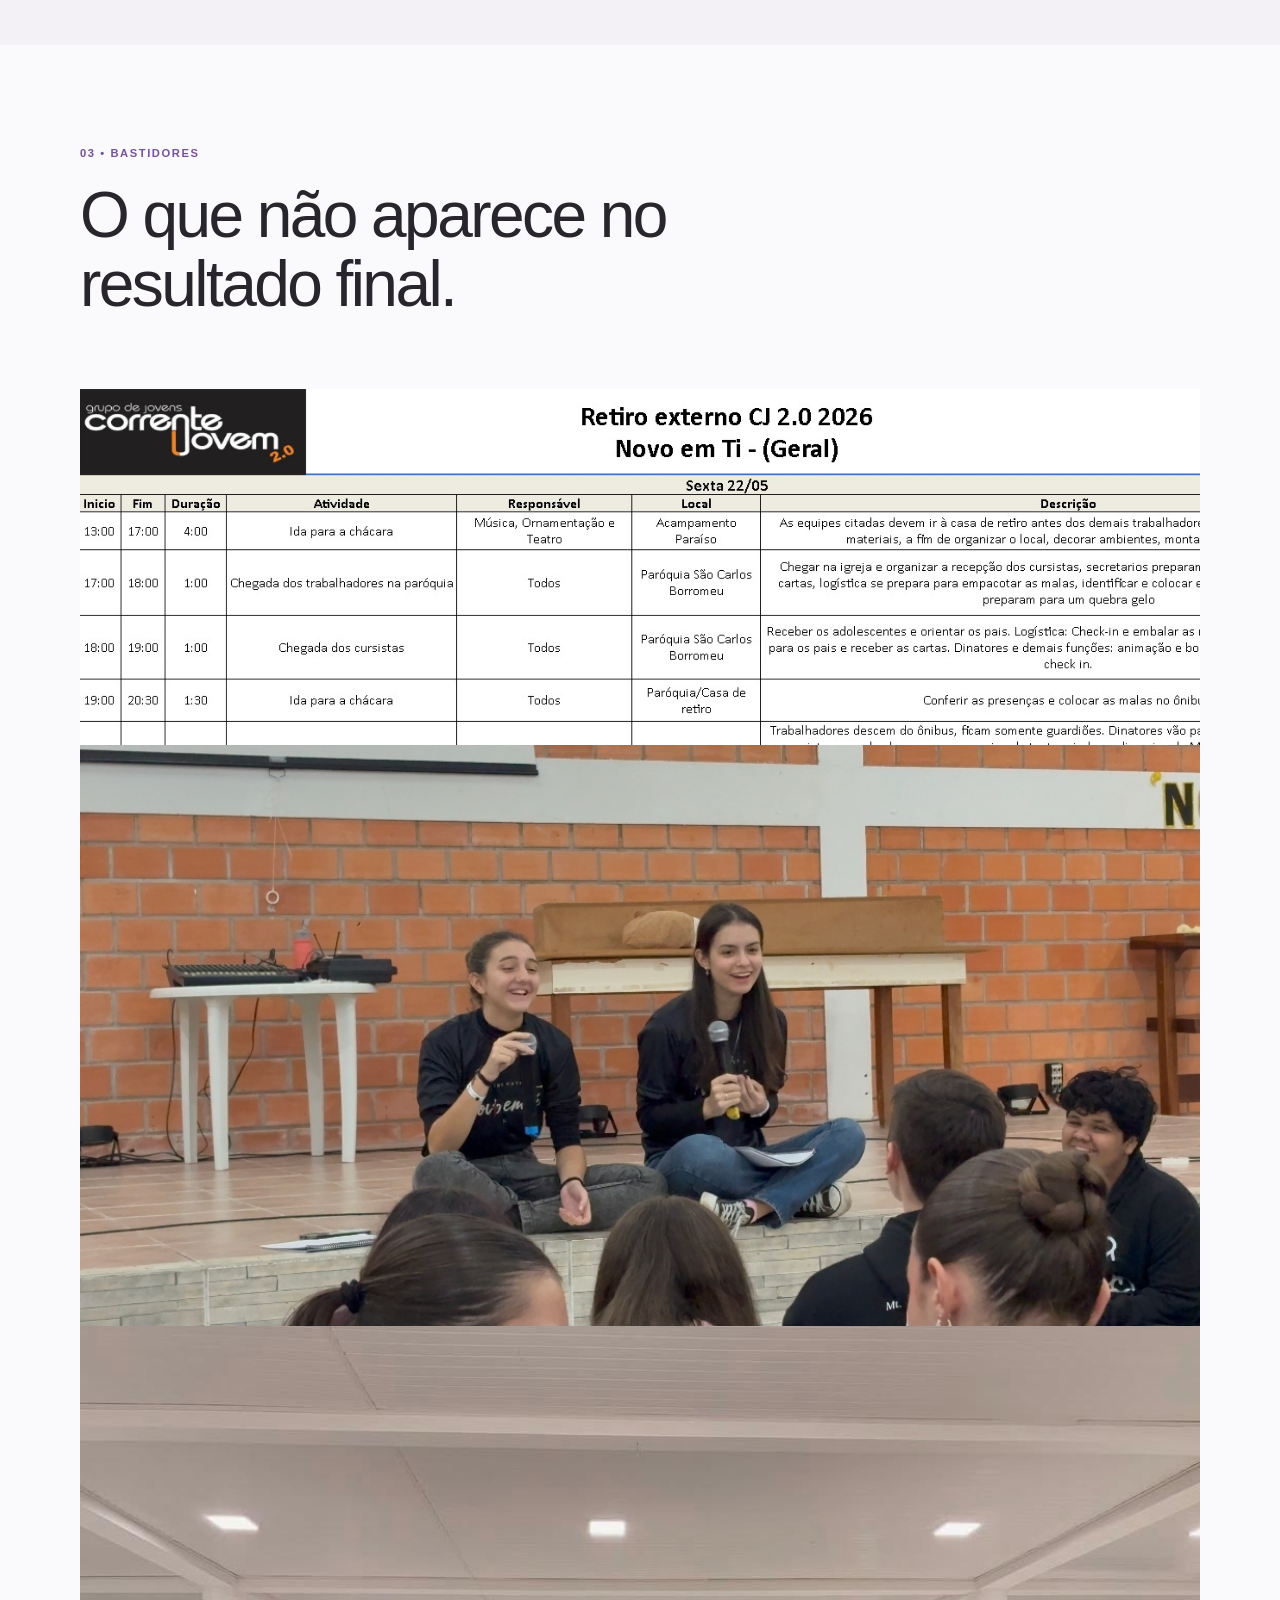
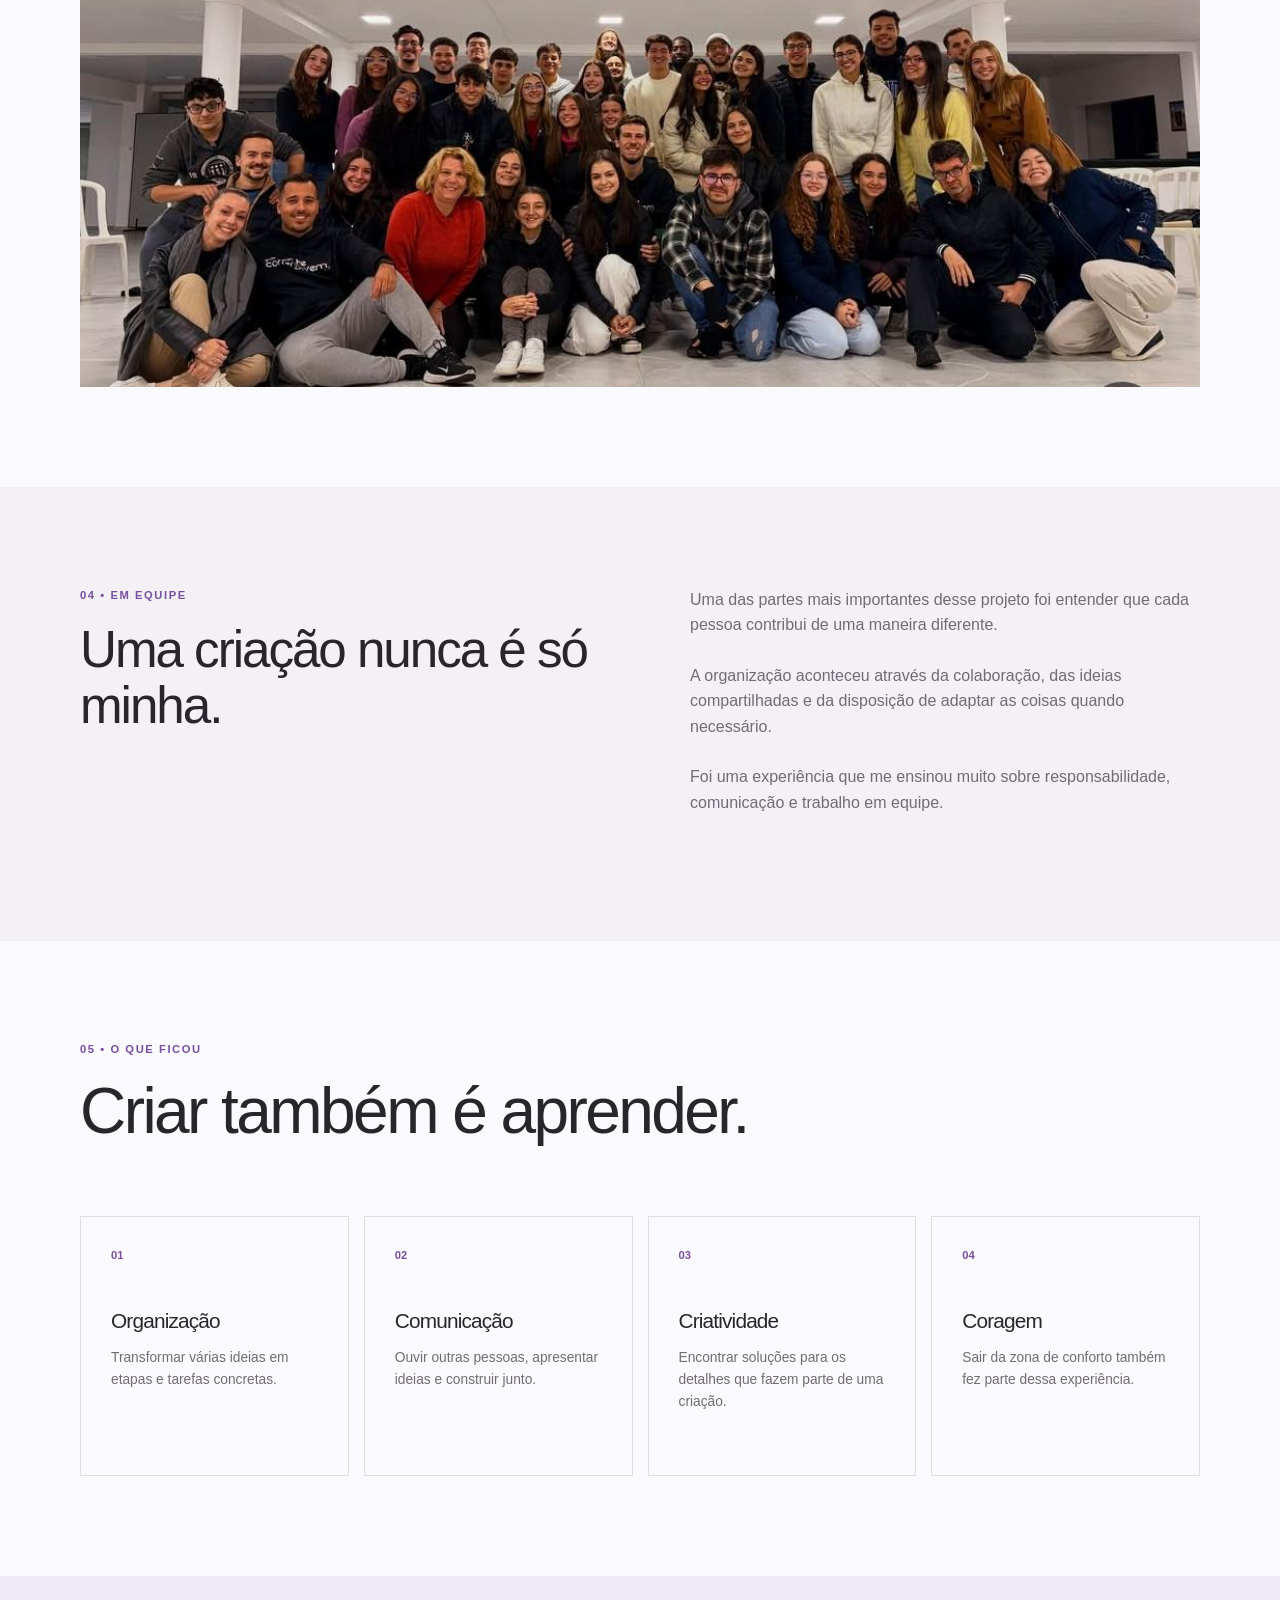
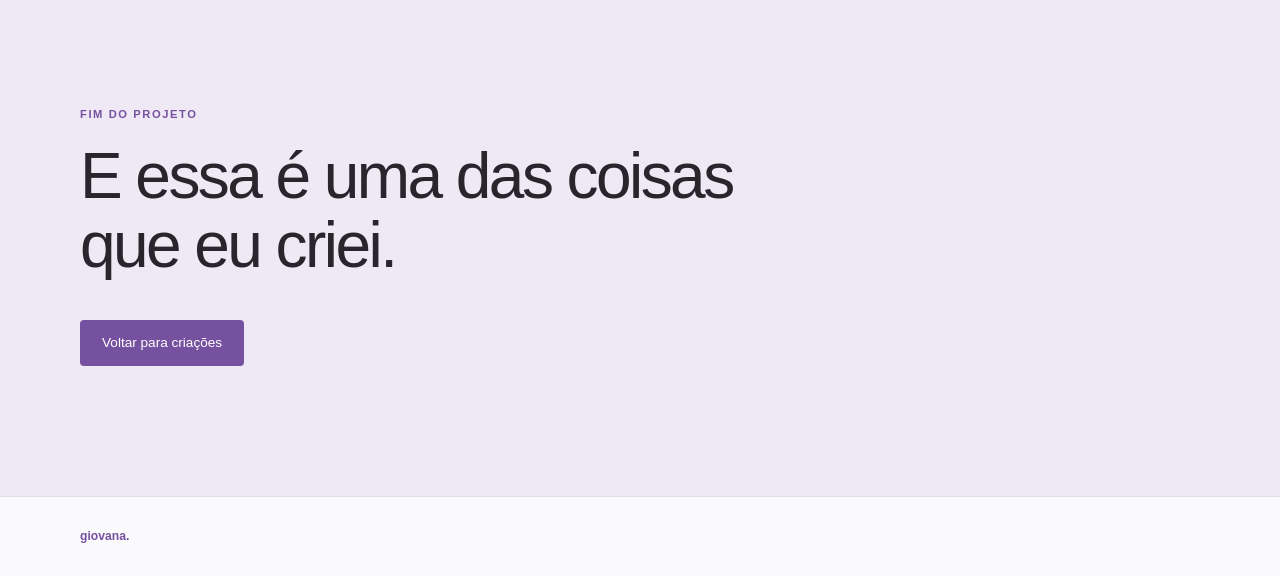
==== commit 9687e2ca: "Add files via upload" ====
--- a/novo-em-ti.html
+++ b/novo-em-ti.html
@@ -97,7 +97,7 @@
 
             
                 <img
-                    src="imagens/foto_retiro.jpeg"
+                    src="foto_retiro.jpeg"
                     alt="Novo em Ti"
                     class="detail-main-image"
                 >
@@ -352,7 +352,7 @@
 
                     <div class="gallery-item gallery-large">
                         <img
-                            src="imagens/exemplo_cronograma.png"
+                            src="exemplo_cronograma.png"
                             alt="Novo em Ti"
 
                     </div>
@@ -362,7 +362,7 @@
                     <div class="gallery-item">
 
                         <img
-                            src="imagens/foto_palestra.jpeg"
+                            src="foto_palestra.jpeg"
                             alt="Novo em Ti"
                         >
 
@@ -372,7 +372,7 @@
                     <div class="gallery-item">
 
                         <img
-                            src="imagens/foto_trabalhadores.jpeg"
+                            src="foto_trabalhadores.jpeg"
                             alt="Novo em Ti"
                         >
                     </div>
